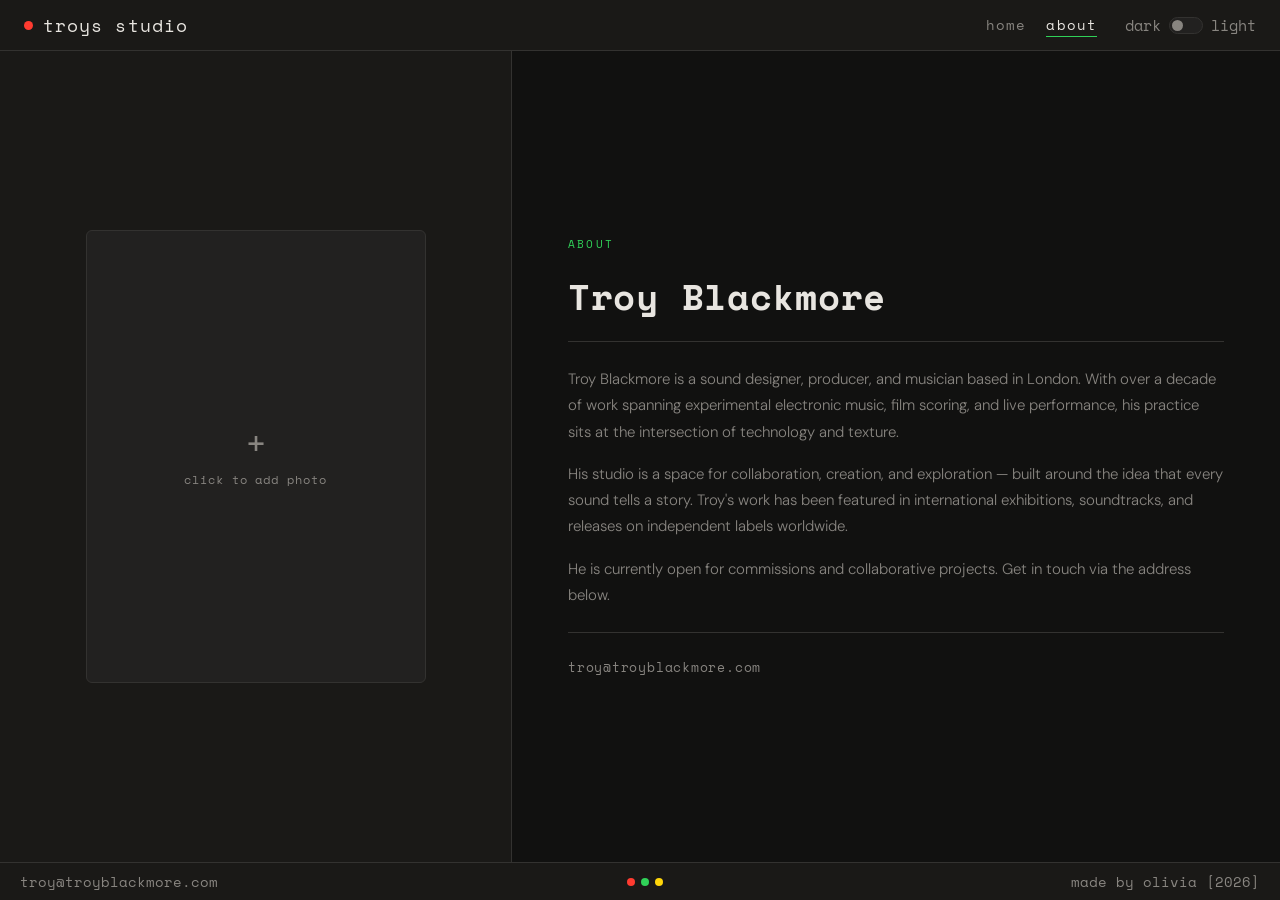
==== about.html @ 2b42c83c "initial commit" ====
<!DOCTYPE html>
<html lang="en">
<head>
  <meta charset="UTF-8" />
  <meta name="viewport" content="width=device-width, initial-scale=1.0" />
  <title>about — troys studio</title>
  <link rel="stylesheet" href="style.css" />
  <link rel="stylesheet" href="about.css" />
  <link rel="preconnect" href="https://fonts.googleapis.com" />
  <link rel="preconnect" href="https://fonts.gstatic.com" crossorigin />
  <link href="https://fonts.googleapis.com/css2?family=Space+Mono:wght@400;700&family=DM+Sans:wght@300;400;500&display=swap" rel="stylesheet" />
</head>
<body>
  <div id="studio">

    <div id="header">
      <div id="logo">
        <div class="rec-dot"></div>
        <a href="index.html" class="logo-link">troys studio</a>
      </div>
      <div class="header-right">
        <nav class="nav">
          <a href="index.html" class="nav-link">home</a>
          <a href="about.html" class="nav-link active">about</a>
        </nav>
        <div class="theme-toggle">
          <span>dark</span>
          <div class="toggle-track" id="themeToggle">
            <div class="toggle-thumb"></div>
          </div>
          <span>light</span>
        </div>
      </div>
    </div>

    <div id="about-body">

      <div id="about-image-col">
        <div id="image-frame">
          <label id="image-label" for="imageUpload">
            <span class="upload-icon">+</span>
            <span class="upload-hint">click to add photo</span>
          </label>
          <input type="file" id="imageUpload" accept="image/*" />
          <img id="profileImg" src="" alt="Troy Blackmore" />
        </div>
      </div>

      <div id="about-text-col">
        <div id="about-tag">about</div>
        <h1 id="about-name">Troy Blackmore</h1>
        <div class="divider"></div>
        <div id="about-bio">
          <p>
            Troy Blackmore is a sound designer, producer, and musician based in London.
            With over a decade of work spanning experimental electronic music, film scoring,
            and live performance, his practice sits at the intersection of technology and texture.
          </p>
          <p>
            His studio is a space for collaboration, creation, and exploration — built around
            the idea that every sound tells a story. Troy's work has been featured in
            international exhibitions, soundtracks, and releases on independent labels worldwide.
          </p>
          <p>
            He is currently open for commissions and collaborative projects.
            Get in touch via the address below.
          </p>
        </div>
        <div class="divider"></div>
        <div id="about-contact">troy@troyblackmore.com</div>
      </div>

    </div>

    <div id="footer">
      <div class="footer-email">troy@troyblackmore.com</div>
      <div class="footer-dots">
        <div class="fdot" style="background:var(--accent-r)"></div>
        <div class="fdot" style="background:var(--accent-g)"></div>
        <div class="fdot" style="background:var(--accent-y)"></div>
      </div>
      <div class="footer-credit">made by olivia [2026]</div>
    </div>

  </div>

  <script>
    const toggle = document.getElementById('themeToggle');
    toggle.addEventListener('click', () => {
      const studio = document.getElementById('studio');
      studio.classList.toggle('light');
      toggle.classList.toggle('on');
    });

    const upload = document.getElementById('imageUpload');
    const img    = document.getElementById('profileImg');
    const label  = document.getElementById('image-label');

    upload.addEventListener('change', e => {
      const file = e.target.files[0];
      if (!file) return;
      const reader = new FileReader();
      reader.onload = ev => {
        img.src = ev.target.result;
        img.style.display = 'block';
        label.style.display = 'none';
      };
      reader.readAsDataURL(file);
    });
  </script>
</body>
</html>
---- style.css ----
:root {
  --bg: #111110;
  --bg2: #1a1917;
  --bg3: #222120;
  --pad: #252422;
  --pad-hover: #2e2c2a;
  --pad-active: #3a3835;
  --border: #333230;
  --text: #e8e5e0;
  --text-muted: #888580;
  --accent-r: #ff3b30;
  --accent-g: #30d158;
  --accent-y: #ffd60a;
  --accent-b: #0a84ff;
  --hit-bg: #1a2a3a;
  --hit-border: #0a84ff;
  --hit-glow: rgba(10, 132, 255, 0.15);
  --outline-r: rgba(255, 59, 48, 0.4);
  --outline-g: rgba(48, 209, 88, 0.4);
  --outline-b: rgba(10, 132, 255, 0.4);
  --slider-track: #2a2927;
  --slider-fill: #555250;
  --pin: #e8e5e0;
}

.light {
  --bg: #f0ede8;
  --bg2: #e4e1db;
  --bg3: #d8d4cd;
  --pad: #d0ccc4;
  --pad-hover: #c4c0b8;
  --pad-active: #b0aca4;
  --border: #b8b4ac;
  --text: #1a1917;
  --text-muted: #666360;
  --hit-bg: #daeaff;
  --hit-border: #0060cc;
  --hit-glow: rgba(0, 96, 204, 0.12);
  --outline-r: rgba(180, 20, 10, 0.7);
  --outline-g: rgba(10, 130, 40, 0.7);
  --outline-b: rgba(0, 80, 180, 0.7);
  --slider-track: #c0bcb4;
  --slider-fill: #888480;
  --pin: #1a1917;
}

* {
  box-sizing: border-box;
  margin: 0;
  padding: 0;
}

html, body {
  height: 100%;
  overflow: hidden;
  font-family: 'DM Sans', sans-serif;
}

#studio {
  background: var(--bg);
  color: var(--text);
  display: flex;
  flex-direction: column;
  height: 100vh;
  width: 100vw;
  overflow: hidden;
  transition: background 0.3s, color 0.3s;
  user-select: none;
}

/* ── Header ── */
#header {
  display: flex;
  align-items: center;
  justify-content: space-between;
  padding: 10px 20px;
  border-bottom: 1px solid var(--border);
  background: var(--bg2);
  flex-shrink: 0;
}

#logo {
  display: flex;
  align-items: center;
  gap: 10px;
  font-family: 'Space Mono', monospace;
  font-size: 18px;
  letter-spacing: 0.06em;
  color: var(--text);
}

.rec-dot {
  width: 9px;
  height: 9px;
  border-radius: 50%;
  background: var(--accent-r);
  animation: blink 2s ease-in-out infinite;
}

@keyframes blink {
  0%, 100% { opacity: 1; }
  50%       { opacity: 0.3; }
}

/* ── Theme toggle ── */
.theme-toggle {
  display: flex;
  align-items: center;
  gap: 8px;
  font-size: 15px;
  color: var(--text-muted);
  font-family: 'Space Mono', monospace;
}

.toggle-track {
  width: 34px;
  height: 17px;
  background: var(--bg3);
  border: 1px solid var(--border);
  border-radius: 9px;
  position: relative;
  cursor: pointer;
  transition: background 0.2s;
}

.toggle-thumb {
  position: absolute;
  top: 2px;
  left: 2px;
  width: 11px;
  height: 11px;
  border-radius: 50%;
  background: var(--text-muted);
  transition: transform 0.2s, background 0.2s;
}

.toggle-track.on .toggle-thumb {
  transform: translateX(17px);
  background: var(--accent-g);
}

/* ── Controls / sliders ── */
#controls {
  display: flex;
  align-items: center;
  padding: 10px 20px;
  border-bottom: 1px solid var(--border);
  background: var(--bg2);
  flex-shrink: 0;
}

.slider-section {
  display: flex;
  align-items: center;
  gap: 12px;
  flex: 1;
  padding-right: 24px;
  margin-right: 24px;
  border-right: 1px solid var(--border);
}

.slider-section:last-of-type {
  border-right: none;
  padding-right: 0;
  margin-right: 0;
}

.slider-label {
  font-size: 14px;
  letter-spacing: 0.12em;
  text-transform: uppercase;
  color: var(--text-muted);
  font-family: 'Space Mono', monospace;
  min-width: 36px;
}

.slider-track-wrap {
  flex: 1;
  position: relative;
  height: 20px;
  display: flex;
  align-items: center;
  cursor: pointer;
}

.slider-track-bg {
  position: absolute;
  left: 0;
  right: 0;
  height: 3px;
  background: var(--slider-track);
  border-radius: 2px;
}

.slider-track-fill {
  position: absolute;
  left: 0;
  height: 3px;
  background: var(--slider-fill);
  border-radius: 2px;
  pointer-events: none;
}

.slider-pin {
  position: absolute;
  width: 14px;
  height: 14px;
  border-radius: 50%;
  background: var(--pin);
  border: 2px solid var(--bg2);
  transform: translateX(-50%);
  top: 50%;
  margin-top: -7px;
  cursor: grab;
  transition: transform 0.05s;
  z-index: 2;
}

.slider-pin:active {
  cursor: grabbing;
  transform: translateX(-50%) scale(1.2);
}

.slider-val {
  font-size: 14px;
  font-family: 'Space Mono', monospace;
  color: var(--text-muted);
  min-width: 22px;
  text-align: right;
}

/* ── VU meter ── */
#vu-wrap {
  display: flex;
  align-items: flex-end;
  gap: 2px;
  height: 24px;
  margin-left: 20px;
  padding-left: 20px;
  border-left: 1px solid var(--border);
  flex-shrink: 0;
}

.vu-bar {
  width: 4px;
  background: var(--bg3);
  border-radius: 1px;
  height: 100%;
  position: relative;
  overflow: hidden;
}

.vu-fill {
  position: absolute;
  bottom: 0;
  left: 0;
  right: 0;
  background: var(--accent-g);
  border-radius: 1px;
  height: 0%;
  transition: height 0.04s;
}

.vu-fill.hot  { background: var(--accent-y); }
.vu-fill.clip { background: var(--accent-r); }

/* ── Pad grid ── */
#grid-area {
  flex: 1;
  padding: 12px 16px;
  overflow: hidden;
  display: flex;
  flex-direction: column;
}

.pad-grid {
  display: grid;
  grid-template-columns: repeat(7, 1fr);
  grid-template-rows: repeat(4, 1fr);
  gap: 7px;
  flex: 1;
  height: 100%;
}

.pad {
  background: var(--pad);
  border: 1px solid var(--border);
  border-radius: 7px;
  display: flex;
  align-items: center;
  justify-content: center;
  cursor: pointer;
  position: relative;
  transition: background 0.08s, transform 0.05s, border-color 0.08s;
  overflow: hidden;
}

.pad:hover {
  background: var(--pad-hover);
  border-color: var(--text-muted);
}

.pad.hit {
  background: var(--hit-bg) !important;
  transform: scale(0.94);
  border-color: var(--hit-border) !important;
  box-shadow: inset 0 0 0 1px var(--hit-border), 0 0 12px var(--hit-glow);
}

.pad.accent-r { border-color: var(--outline-r); border-width: 1.5px; }
.pad.accent-g { border-color: var(--outline-g); border-width: 1.5px; }
.pad.accent-b { border-color: var(--outline-b); border-width: 1.5px; }

.pad-label {
  font-size: 15px;
  font-family: 'Space Mono', monospace;
  color: var(--text-muted);
  letter-spacing: 0.04em;
  text-align: center;
  padding: 4px;
  line-height: 1.3;
  pointer-events: none;
  z-index: 1;
}

/* ── Footer ── */
#footer {
  display: flex;
  align-items: center;
  justify-content: space-between;
  padding: 8px 20px;
  border-top: 1px solid var(--border);
  background: var(--bg2);
  flex-shrink: 0;
}

.footer-email {
  font-size: 14px;
  font-family: 'Space Mono', monospace;
  color: var(--text-muted);
}

.footer-dots {
  display: flex;
  gap: 6px;
  align-items: center;
}

.fdot {
  width: 8px;
  height: 8px;
  border-radius: 50%;
}

.footer-credit {
  font-size: 14px;
  font-family: 'Space Mono', monospace;
  color: var(--text-muted);
}
---- about.css ----
/* ── Overrides for about page ── */
html, body {
  overflow: hidden;
}

/* Make header flex work with right-side nav + toggle */
#header {
  padding: 12px 24px;
}

.header-right {
  display: flex;
  align-items: center;
  gap: 28px;
}

.logo-link {
  color: var(--text);
  text-decoration: none;
}

/* ── Nav ── */
.nav {
  display: flex;
  gap: 20px;
}

.nav-link {
  font-family: 'Space Mono', monospace;
  font-size: 14px;
  letter-spacing: 0.08em;
  color: var(--text-muted);
  text-decoration: none;
  transition: color 0.15s;
}

.nav-link:hover {
  color: var(--text);
}

.nav-link.active {
  color: var(--text);
  border-bottom: 1px solid var(--accent-g);
  padding-bottom: 1px;
}

/* ── Main layout ── */
#about-body {
  flex: 1;
  display: flex;
  gap: 0;
  overflow: hidden;
}

/* ── Image column ── */
#about-image-col {
  width: 40%;
  flex-shrink: 0;
  border-right: 1px solid var(--border);
  display: flex;
  align-items: center;
  justify-content: center;
  padding: 40px;
  background: var(--bg2);
}

#image-frame {
  width: 100%;
  max-width: 340px;
  aspect-ratio: 3 / 4;
  border: 1px solid var(--border);
  border-radius: 6px;
  overflow: hidden;
  position: relative;
  background: var(--bg3);
  cursor: pointer;
}

#image-label {
  position: absolute;
  inset: 0;
  display: flex;
  flex-direction: column;
  align-items: center;
  justify-content: center;
  gap: 10px;
  cursor: pointer;
  transition: background 0.15s;
}

#image-label:hover {
  background: var(--pad-hover);
}

.upload-icon {
  font-size: 36px;
  color: var(--text-muted);
  line-height: 1;
  font-family: 'Space Mono', monospace;
}

.upload-hint {
  font-size: 12px;
  font-family: 'Space Mono', monospace;
  letter-spacing: 0.08em;
  color: var(--text-muted);
}

#imageUpload {
  display: none;
}

#profileImg {
  display: none;
  width: 100%;
  height: 100%;
  object-fit: cover;
  object-position: center top;
}

/* ── Text column ── */
#about-text-col {
  flex: 1;
  display: flex;
  flex-direction: column;
  justify-content: center;
  padding: 48px 56px;
  overflow-y: auto;
  gap: 24px;
}

#about-tag {
  font-family: 'Space Mono', monospace;
  font-size: 11px;
  letter-spacing: 0.2em;
  text-transform: uppercase;
  color: var(--accent-g);
}

#about-name {
  font-family: 'Space Mono', monospace;
  font-size: 36px;
  font-weight: 700;
  color: var(--text);
  letter-spacing: 0.02em;
  line-height: 1.15;
}

.divider {
  height: 1px;
  background: var(--border);
  width: 100%;
}

#about-bio {
  display: flex;
  flex-direction: column;
  gap: 16px;
}

#about-bio p {
  font-family: 'DM Sans', sans-serif;
  font-size: 15px;
  font-weight: 300;
  color: var(--text-muted);
  line-height: 1.75;
}

#about-contact {
  font-family: 'Space Mono', monospace;
  font-size: 13px;
  letter-spacing: 0.06em;
  color: var(--text-muted);
  transition: color 0.15s;
}

#about-contact:hover {
  color: var(--text);
  cursor: default;
}
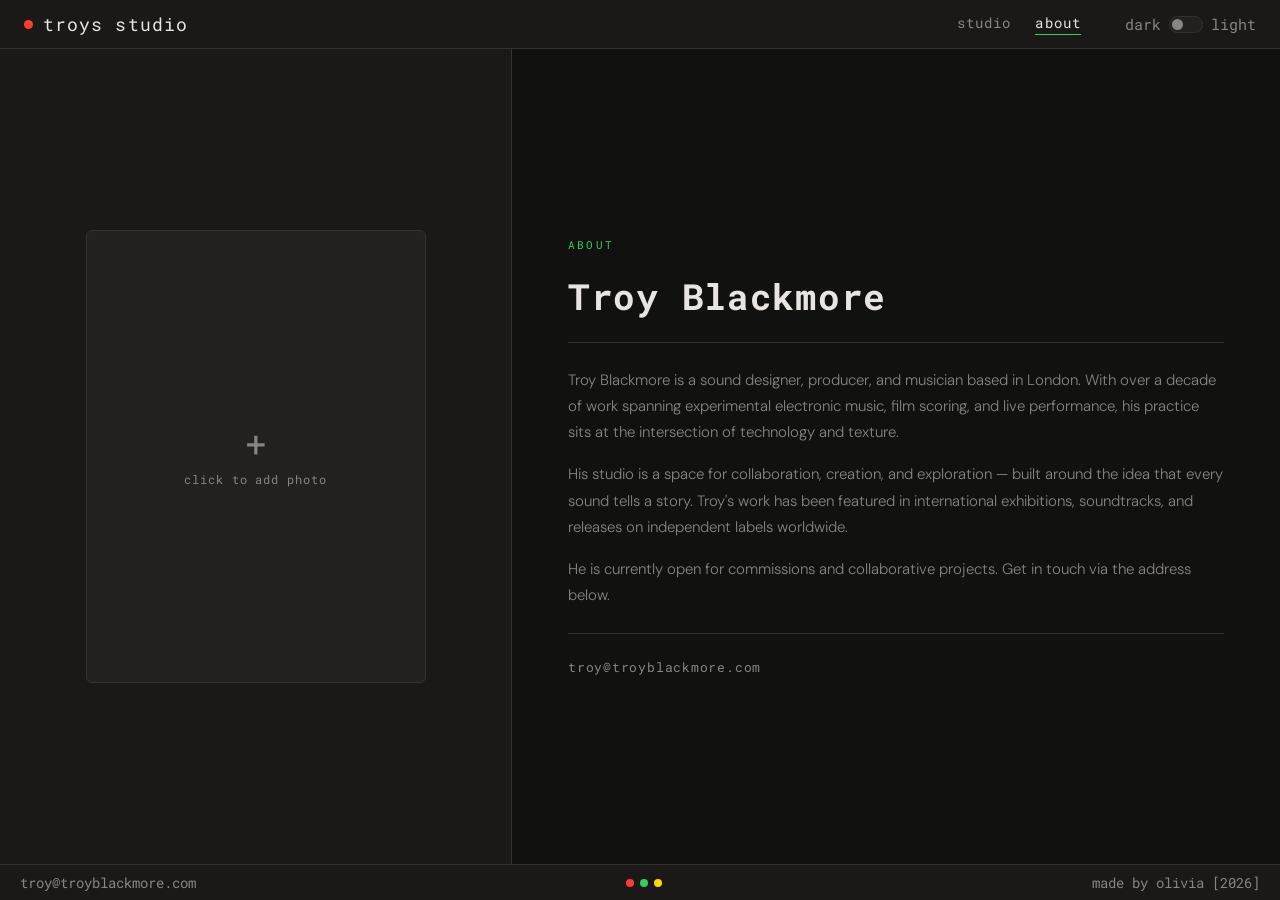
==== commit 6f27df2d: "site updates" ====
--- a/about.html
+++ b/about.html
@@ -8,7 +8,7 @@
   <link rel="stylesheet" href="about.css" />
   <link rel="preconnect" href="https://fonts.googleapis.com" />
   <link rel="preconnect" href="https://fonts.gstatic.com" crossorigin />
-  <link href="https://fonts.googleapis.com/css2?family=Space+Mono:wght@400;700&family=DM+Sans:wght@300;400;500&display=swap" rel="stylesheet" />
+  <link href="https://fonts.googleapis.com/css2?family=Roboto+Mono:wght@300;400;700&family=DM+Sans:wght@300;400;500&display=swap" rel="stylesheet" />
 </head>
 <body>
   <div id="studio">
@@ -20,7 +20,7 @@
       </div>
       <div class="header-right">
         <nav class="nav">
-          <a href="index.html" class="nav-link">home</a>
+          <a href="drumkit.html" class="nav-link">studio</a>
           <a href="about.html" class="nav-link active">about</a>
         </nav>
         <div class="theme-toggle">
--- a/style.css
+++ b/style.css
@@ -68,6 +68,43 @@
   user-select: none;
 }
 
+/* ── Shared nav / header-right ── */
+.header-right {
+  display: flex;
+  align-items: center;
+  gap: 28px;
+}
+
+.logo-link {
+  color: var(--text);
+  text-decoration: none;
+}
+
+.nav {
+  display: flex;
+  gap: 24px;
+  margin-right: 16px;
+}
+
+.nav-link {
+  font-family: 'Roboto Mono', monospace;
+  font-size: 14px;
+  letter-spacing: 0.08em;
+  color: var(--text-muted);
+  text-decoration: none;
+  transition: color 0.15s;
+}
+
+.nav-link:hover {
+  color: var(--text);
+}
+
+.nav-link.active {
+  color: var(--text);
+  border-bottom: 1px solid var(--accent-g);
+  padding-bottom: 2px;
+}
+
 /* ── Header ── */
 #header {
   display: flex;
@@ -83,7 +120,7 @@
   display: flex;
   align-items: center;
   gap: 10px;
-  font-family: 'Space Mono', monospace;
+  font-family: 'Roboto Mono', monospace;
   font-size: 18px;
   letter-spacing: 0.06em;
   color: var(--text);
@@ -109,7 +146,7 @@
   gap: 8px;
   font-size: 15px;
   color: var(--text-muted);
-  font-family: 'Space Mono', monospace;
+  font-family: 'Roboto Mono', monospace;
 }
 
 .toggle-track {
@@ -170,7 +207,7 @@
   letter-spacing: 0.12em;
   text-transform: uppercase;
   color: var(--text-muted);
-  font-family: 'Space Mono', monospace;
+  font-family: 'Roboto Mono', monospace;
   min-width: 36px;
 }
 
@@ -223,7 +260,7 @@
 
 .slider-val {
   font-size: 14px;
-  font-family: 'Space Mono', monospace;
+  font-family: 'Roboto Mono', monospace;
   color: var(--text-muted);
   min-width: 22px;
   text-align: right;
@@ -313,7 +350,7 @@
 
 .pad-label {
   font-size: 15px;
-  font-family: 'Space Mono', monospace;
+  font-family: 'Roboto Mono', monospace;
   color: var(--text-muted);
   letter-spacing: 0.04em;
   text-align: center;
@@ -336,7 +373,7 @@
 
 .footer-email {
   font-size: 14px;
-  font-family: 'Space Mono', monospace;
+  font-family: 'Roboto Mono', monospace;
   color: var(--text-muted);
 }
 
@@ -354,6 +391,6 @@
 
 .footer-credit {
   font-size: 14px;
-  font-family: 'Space Mono', monospace;
+  font-family: 'Roboto Mono', monospace;
   color: var(--text-muted);
 }
--- a/about.css
+++ b/about.css
@@ -6,42 +6,6 @@
 /* Make header flex work with right-side nav + toggle */
 #header {
   padding: 12px 24px;
-}
-
-.header-right {
-  display: flex;
-  align-items: center;
-  gap: 28px;
-}
-
-.logo-link {
-  color: var(--text);
-  text-decoration: none;
-}
-
-/* ── Nav ── */
-.nav {
-  display: flex;
-  gap: 20px;
-}
-
-.nav-link {
-  font-family: 'Space Mono', monospace;
-  font-size: 14px;
-  letter-spacing: 0.08em;
-  color: var(--text-muted);
-  text-decoration: none;
-  transition: color 0.15s;
-}
-
-.nav-link:hover {
-  color: var(--text);
-}
-
-.nav-link.active {
-  color: var(--text);
-  border-bottom: 1px solid var(--accent-g);
-  padding-bottom: 1px;
 }
 
 /* ── Main layout ── */
@@ -96,12 +60,12 @@
   font-size: 36px;
   color: var(--text-muted);
   line-height: 1;
-  font-family: 'Space Mono', monospace;
+  font-family: 'Roboto Mono', monospace;
 }
 
 .upload-hint {
   font-size: 12px;
-  font-family: 'Space Mono', monospace;
+  font-family: 'Roboto Mono', monospace;
   letter-spacing: 0.08em;
   color: var(--text-muted);
 }
@@ -130,7 +94,7 @@
 }
 
 #about-tag {
-  font-family: 'Space Mono', monospace;
+  font-family: 'Roboto Mono', monospace;
   font-size: 11px;
   letter-spacing: 0.2em;
   text-transform: uppercase;
@@ -138,7 +102,7 @@
 }
 
 #about-name {
-  font-family: 'Space Mono', monospace;
+  font-family: 'Roboto Mono', monospace;
   font-size: 36px;
   font-weight: 700;
   color: var(--text);
@@ -167,7 +131,7 @@
 }
 
 #about-contact {
-  font-family: 'Space Mono', monospace;
+  font-family: 'Roboto Mono', monospace;
   font-size: 13px;
   letter-spacing: 0.06em;
   color: var(--text-muted);
